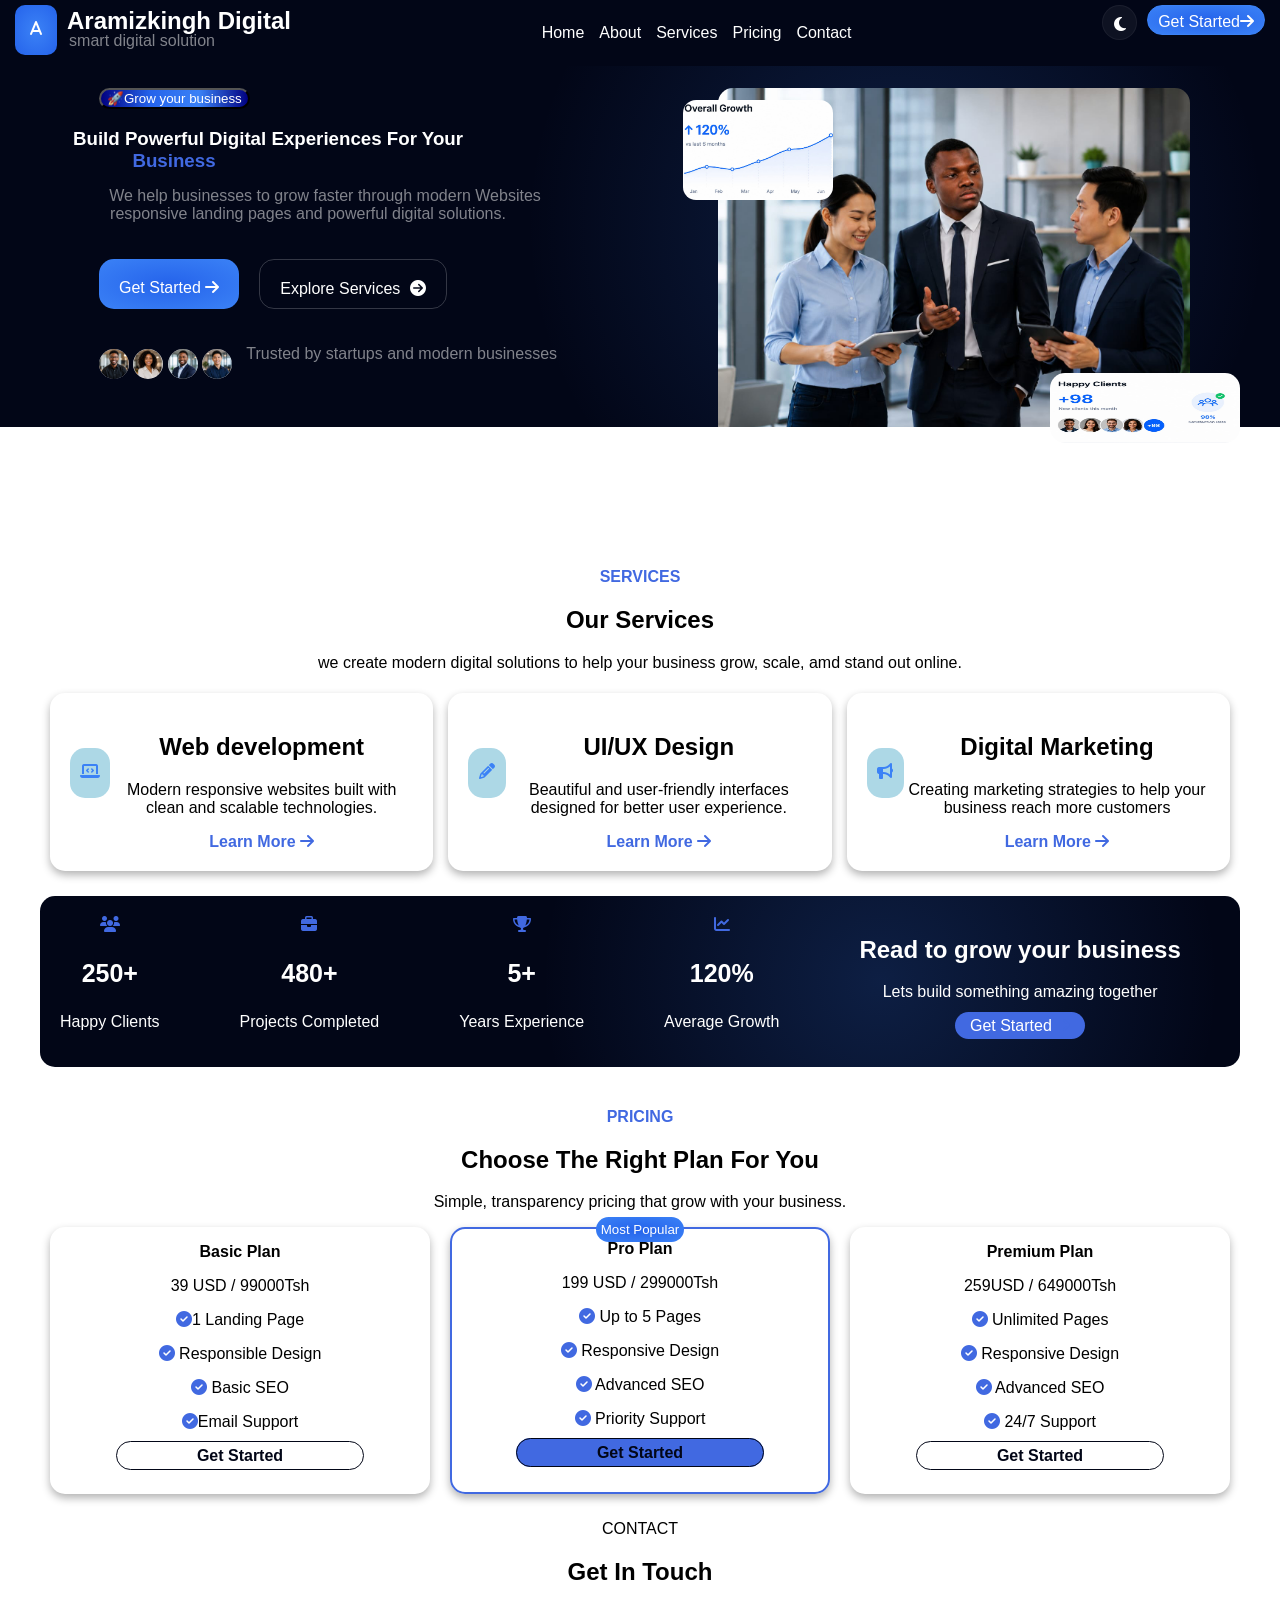
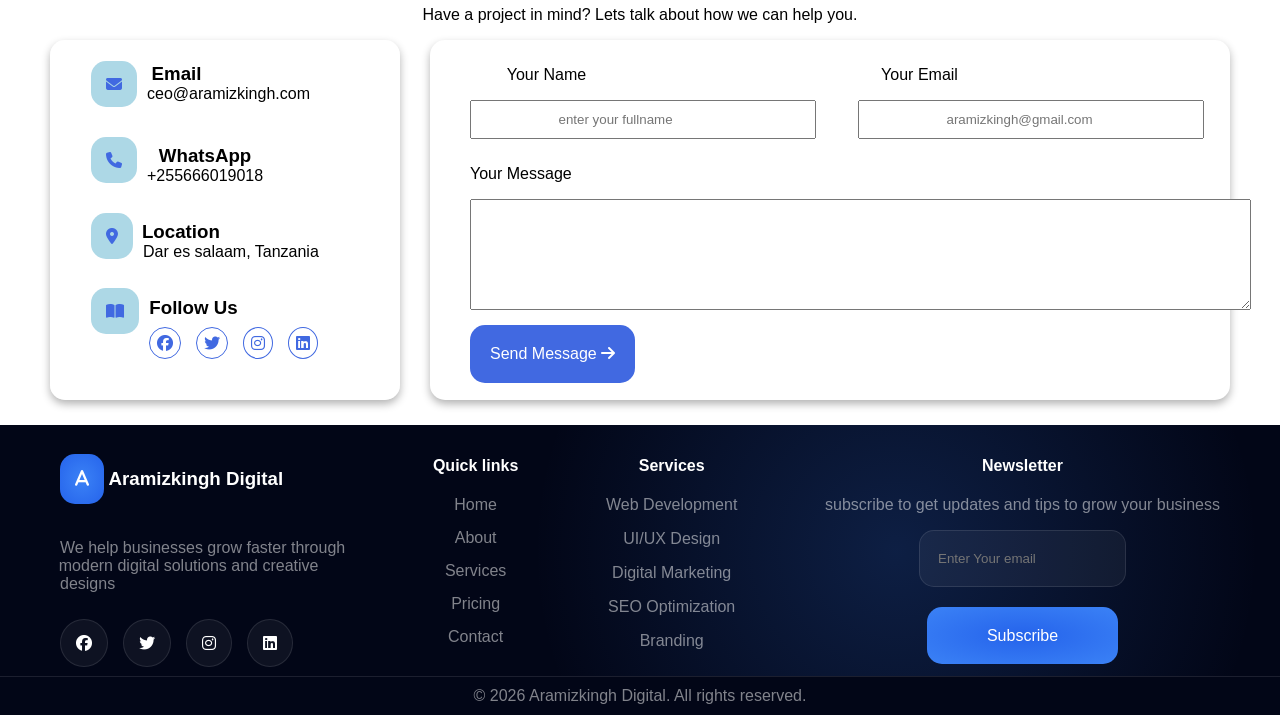
==== index.html @ f18f1f3a "Initial landing page design" ====
<!doctype html>
<html lang="en">
    <head>
        <meta charset="UTF-8">
        <meta name="viewport" content="width=device-width,initial-scale=1.0">
        <title>Aramizkingh Digital</title>
        <link rel="stylesheet" href="style.css">
        <link rel="stylesheet" href="responsive.css">
        <link rel="stylesheet" href="https://cdnjs.cloudflare.com/ajax/libs/font-awesome/6.5.0/css/all.min.css">
        <link href="https://fonts.googleapis.com/css2?family=Poppins:wght@300;400;600;700&display=swap" rel="stylesheet">
    </head>
    <body>
        <!--HEADER-SECTION-->
        <section class="header-section">
            <div class="nav-bar">
                <div id="brand">
                    <div id="brand-icon">
                    <i class="fas fa-a"></i>
                    </div>
                    <div id="brand-name">
                        <h2>Aramizkingh Digital</h2>
                        <p>smart digital solution</p>
                    </div>
                </div>
                <div id="nav-links">
                    <a href="#">Home</a>
                    <a href="#">About</a>
                    <a href="#">Services</a>
                    <a href="#">Pricing</a>
                    <a href="#">Contact</a>
                </div>
                <div id="nav-button">
                    <div id="moon-icon">
                    <i class="fas fa-moon"></i>
                    </div>
                    <div id="nav-getstartedbutton">
                        <a href="#">Get Started<i class="fas fa-arrow-right"></i></a>
                    </div>
                </div>
            </div>
            <!--hero section inside header section-->
            <section id="hero-section">
                <div class="photo">
                <img src="image/overall.jpeg" id="overall">
                <img src="image/photo.jpeg" id="profilephoto">
                <img src="image/happyclients.jpeg" id="happyclients">
                </div>
                <div class="hero-content">
                    <button id="grow-business">🚀Grow your business</button>
                    <h1>Build   Powerful   Digital    Experiences   For    Your    <span id="business">Business</span></h1>
                    <p id="hero">We help businesses to grow faster through modern Websites <span id="hero-contentp">  responsive landing pages and powerful digital solutions.</span></p>
                    <div class="hero-buttons">
                        <a href="#" id="Get-Started">Get Started <i class="fas fa-arrow-right"></i></a>
                        <a href="#" id="Explore-Services">Explore Services <i class="fas fa-circle-arrow-right"></i></a>
                    </div>
                    <div class="hero-footer">
                        <div class="hero-footerimg">
                        <img src="images/photo2.jpeg" class="image">
                        <img src="images/photo1.jpeg" class="image">
                        <img src="images/photo3.jpeg" class="image">
                        <img src="images/photo4.jpeg" class="image">
                        </div>
                        <div class="hero-footerp">
                        <p>Trusted by startups and modern businesses</p>
                        </div>
                    </div>
                </div>
            </section>
        </section>
        <!--TRUSTED-SECTION-->
        <section class="trusted-section">
            <p>Trusted by startups and morden businesses</p>
            <div class="trusted-company">
                <div id="logipsum">
                    <p><i class="fas fa-cube" id="logipsum"></i> logipsum</p>
                </div>
                <div id="IPSUM">
                    <p><i class="fas fa-gem" id="IPSUM"></i> IPSUM</p>
                </div>
                <div id="logolpsum">
                    <p><i class="fas fa-layer-group" id="logolpsum"></i> logolpsum</p>
                </div>
                <div id="LOGOIPSUM">
                    <p><i class="fas fa-bullseye" id="LOGOIPSUM"></i>LOGOIPSUM</p>
                </div>
                <div id="logolpsum">
                    <p><i class="fas fa-link" id="logoipsum"></i>logolpsum</p>
                </div>
                <div id="LOGO">
                    <p><i class="fas fa-globe" id="LOGO"></i>LOGO</p>
                </div>
            </div>
        </section>
        <!--SERVICES-SECTION-->
        <section id="services">
            <p><strong>SERVICES</strong></p>
            <h1>Our Services</h1>
            <p id="servicep">we create modern digital solutions to help your business grow, scale, amd stand out online.</p>
            <div class="our-services">
                <div class="services">
                    <div class="service-icon">
                        <i class="fas fa-laptop-code"></i>
                    </div>
                    <div class="service-description">
                        <h2>Web development</h2>
                        <p>Modern responsive websites built with clean and scalable technologies.</p>
                        <a href="#">Learn More <i class="fas fa-arrow-right"></i></a>
                    </div>
                </div>
                <div class="services">
                    <div class="service-icon">
                        <i class="fas fa-pencil"></i>
                    </div>
                    <div class="service-description">
                        <h2>UI/UX Design</h2>
                        <p>Beautiful and user-friendly interfaces designed for better user experience.</p>
                        <a href="#">Learn More <i class="fas fa-arrow-right"></i></a>
                    </div>
                </div>
                <div class="services">
                   <div class="service-icon">
                       <i class="fas fa-bullhorn"></i>
                   </div>
                   <div class="service-description">
                       <h2>Digital Marketing</h2>
                       <p>Creating marketing strategies to help your business reach more customers</p>
                       <a href="#">Learn More <i class="fas fa-arrow-right"></i></a>
                   </div>
                </div>
            </div>
        </section>
        <!--EXPERIENCE-SECTION-->
        <section class="experience-section">
            <div class="experience">
                <div class="happy-clients">
                    <i class="fas fa-users"></i>
                    <p class="value">250+</p>
                    <p>Happy Clients</p>
                </div>
                <div class="projects-completed">
                    <i class="fas fa-briefcase"></i>
                    <p class="value">480+</p>
                    <p>Projects Completed</p>
                </div>
                <div class="years-experience">
                    <i class="fas fa-trophy"></i>
                    <p class="value">5+</p>
                    <p>Years Experience</p>
                </div>
                <div class="average-growth">
                    <i class="fas fa-chart-line"></i>
                    <p class="value">120%</p>
                    <p>Average Growth</p>
                </div>
                <div class="addition-info">
                    <h2>Read to grow your business</h2>
                    <p>Lets build something amazing together</p>
                    <a href="#" id="getstarted">
                        Get Started <i class="fas fa-arrow-right"></i>
                    </a>
                </div>
            </div>
        </section>
        <!--PRICING-SECTION-->
        <section id="pricing-section">
            <p class="pricing">PRICING</p>
            <h2>Choose The Right Plan For You</h2>
            <p>Simple, transparency pricing that grow with your business.</p>
            <div class="pricing-plans">
                <div class="plan">
                    <p class="plan-p">Basic Plan</p>
                    <p>39 USD / 99000Tsh</p>
                    <p><i class="fas fa-check-circle"></i>1 Landing Page</p>
                    <p><i class="fas fa-check-circle"></i> Responsible Design</p>
                    <p><i class="fas fa-check-circle"></i> Basic SEO</p>
                    <p><i class="fas fa-check-circle"></i>Email Support</p>
                    <a href="#" class="plan-button">Get Started</a>
                </div>
                <div class="plan">
                    <div id="pro">
                    <button>Most Popular</button>
                    <div class="pro-plandesign">
                    <p class="plan-p">Pro Plan</p>
                    <p>199 USD / 299000Tsh</p>
                    <p><i class="fas fa-check-circle"></i> Up to 5 Pages</p>
                    <p><i class="fas fa-check-circle"></i> Responsive Design</p>
                    <p><i class="fas fa-check-circle"></i> Advanced SEO</p>
                    <p><i class="fas fa-check-circle"></i> Priority Support</p>
                    <a href="#" class="plan-button">Get Started</a>
                    </div>
                    </div>
                </div>
                <div class="plan">
                    <p class="plan-p">Premium Plan</p>
                    <p>259USD / 649000Tsh</p>
                    <p><i class="fas fa-check-circle"></i> Unlimited Pages</p>
                    <p><i class="fas fa-check-circle"></i> Responsive Design</p>
                    <p><i class="fas fa-check-circle"></i> Advanced SEO</p>
                    <p><i class="fas fa-check-circle"></i> 24/7 Support</p>
                    <a href="#" class="plan-button">Get Started</a>
                </div>
            </div>
        </section>
        <!--CONTACT-SECTION-->
        <section id="contact-section">
            <p>CONTACT</p>
            <h2>Get In Touch</h2>
            <p>Have a project in mind? Lets talk about how we can help you.</p>
           <div class="contact-user">
            <div class="contact-information">
                <div class="email">
                     <div class="contact-icon">
                        <div class="icons">
                       <i class="fas fa-envelope"></i>
                        </div>
                     </div>
                    <div class="description">
                        <div id="EMAIL">
                         <h3>Email</h3>
                         <p>ceo@aramizkingh.com</p>
                        </div>
                    </div>
                </div>
                <div class="phone-number">
                    <div class="contact-icon">
                        <div class="icons">
                        <i class="fas fa-phone"></i>
                        </div>
                    </div>
                    <div class="description">
                        <div id="WhatsApp">
                         <h3>WhatsApp</h3>
                         <p>+255666019018</p>
                        </div>
                    </div>
                </div>
                <div class="location">
                    <div class="contact-icon">
                        <div class="icons">
                       <i class="fas fa-map-marker-alt"></i>
                        </div>
                    </div>
                    <div class="description">
                        <div id="LOCATION">
                         <h3>Location</h3>
                         <p>Dar es salaam, Tanzania</p>
                        </div>
                    </div>
                </div>
                <div class="Follow-Us">
                    <div class="contact-icon">
                      <i class="fas fa-book-open"></i>
                    </div>
                    <div class="description">
                        <div id="followus">
                         <h3>Follow Us</h3>
                         <div class="info-icons">
                           <i class="fab  fa-facebook"></i>
                           <i class="fab fa-twitter"></i>
                           <i class="fab fa-instagram"></i>
                           <i class="fab fa-linkedin"></i>
                         </div>
                        </div>
                    </div>
                </div>
            </div>
            <div class="userInput-information">
                <div class="inputs">
                    <div class="user-name">
                        <p>Your Name</p>
                        <input type="text" placeholder="enter your fullname">
                    </div>
                    <div class="user-email">
                        <p>Your Email</p>
                        <input type="text" placeholder="aramizkingh@gmail.com">
                    </div>
                </div>
                <div class="textarea">
                    <p>Your Message</p>
                    <textarea type="text" rows="7" cols="95"></textarea>
                
                 <a href="#">Send Message <i class="fas fa-arrow-right"></i></a>
                </div>
            </div>
           </div>
        </section>
        <!--FOOTER-SECTION-->
        <section class="footer-section">

            <div class="footer-right">
                <h3><i class="fas fa-a" id="right-icon"></i> Aramizkingh Digital</h3>
                <p><pan>We help businesses grow faster through</pan><br><span id="second">modern digital solutions and creative</span><br><span id="third">designs</span></p>
                <div class="footer-icons">
                    <i class="fab fa-facebook"></i>
                    <i class="fab fa-twitter"></i>
                    <i class="fab fa-instagram"></i>
                    <i class="fab fa-linkedin"></i>
                </div>
            </div>
            <div>
                <h4>Quick links</h4>
                <div class="quick-links">
                <a href="#">Home</a>
                <a href="#">About</a>
                <a href="#">Services</a>
                <a href="#">Pricing</a>
                <a href="#">Contact</a>
                </div>
            </div>
            <div>
                <h4>Services</h4>
                <div id="footer-services">
                    <p>Web Development</p>
                    <p>UI/UX Design</p>
                    <p>Digital Marketing</p>
                    <p>SEO Optimization</p>
                    <p>Branding</p>
                </div>
            </div>
            <div>
                <h4>Newsletter</h4>
                <p id="newsletterp">subscribe to get updates and tips to grow your business</p>
                <div>
                    <input type="text" placeholder="Enter Your email" id="footer-input">
                </div>
                <div id="subscribe-button">
                 <a href="#">Subscribe</a> 
                </div>
            </div>
        </section>
        <footer>
            &copy 2026 Aramizkingh Digital. All rights reserved.
        </footer>
    </body>
</html>
---- style.css ----
*{
    box-sizing: border-box;
    margin-left: 0;
    margin-right: 0;
}
body{
    background: radial-gradient(white,white,white);
    font-family: sans-serif;
    text-align: center;
    overflow-x: hidden;
    margin-left: 0;
    margin-right: 0;
    margin-bottom: 0;
}
/*header-section*/
.header-section{
    background:radial-gradient(circle at 70% 50%, rgba(59,130,246,0.2),transparent 40%),#020617;
    color: white;
    width: 100%;
    overflow: hidden;
}
.nav-bar{
    display: flex;
    justify-content: space-between;
    position: relative;
    top: 0;
    left: 0;
    background: #020617;
    padding: 5px 15px;
    width: 100%;
    position:fixed;
}
#brand{
    display: flex;
    gap:10px;
}
#brand-icon{
    color: white;
    background:radial-gradient(#3b82f6,#2563eb);
    padding: 15px 15px;
    height: 50px;
    border-radius: 10px;
}
#brand-name{
    line-height: 0;
    position: relative;
    bottom: 4px;
}
#brand-name p{
    position:relative;
    right: 37px;
    color:rgba(255,255,255,0.5);
}
#nav-links{
    display: flex;
    gap: 15px;
    align-items: center;
}
#nav-links a{
    color:white;
    text-decoration: none;
}
#nav-links a:hover{
    color:#3b82f6;
    text-decoration: underline;
}
#nav-button{
    display:flex;
    gap: 10px;
}
#moon-icon{
    background: rgba(255,255,255,0.05);
    border:1px solid rgba(255,255,255,0.05);
    border-radius: 50%;
    height:35px;
    width:35px;
    padding:10px; 
}
#nav-getstartedbutton a{
    color:white;
    text-decoration: none;
}
#nav-getstartedbutton{
    border:solid 1px #3b82f6;
    background: radial-gradient(#2563eb,#3b82f6);
    border-radius:15px;
    padding: 7px 10px;
    height: 30px;
    transition: 0.3s;
}
#nav-getstartedbutton:hover{
    transform:scale(1.05);
}
/*hero-section*/
#hero-section{
    padding: 80px 50px;
}
.photo img{
    position:relative;
    right:40px;
    width: 40%;
    float: right;
    border-radius: 15px;
    height: 70%;
}
#overall{
    position:absolute;
    border-radius:13px;
    width:150px;
    height:100px;
    z-index:1;
    right:447px;
    top:100px;
}
#happyclients{
    position:absolute;
    border-radius:15px;
    width:190px;
    height:70px;
    z-index:1;
    top:373px;
}
.hero-content{
    position: relative;
    display:flex;
    flex-direction: column;
    align-items: flex-start;
    width: 40%;
    left:49px;
}
#business{
    position:relative;
    right:94px;
    color:royalblue;
}
#hero{
    position:relative;
    right:10px;
}
#hero-contentp{
    position:relative;
    right:17px;
}
#grow-business{
    border-radius:30px;
    color:white;
    background:linear-gradient(90deg,navy,#2563eb,#3b82f6,navy);
}
.hero-content h1{
    position:relative;
    right: 67px;
    line-height: 1.2;
}
.hero-content p{
    position:relative;
    bottom:20px;
    right:6px;
    Color:rgba(255,255,255,0.5);
}
.hero-buttons {
    display:flex;
    gap:20px;
}
#Get-Started{
    background: radial-gradient(#2563eb,#3b82f6);
    padding:20px;
    height: 50px;
    border-radius: 15px;
    color: white;
    text-decoration: none;
}
#Get-Started:hover{
    transform:scale(1.05);
}
#Explore-Services{
    padding:20px;
    height:50px;
    border-radius:15px;
    border:1px solid rgba(255,255,255,0.2);
    text-decoration:none;
    display:flex;
    gap:10px;
    color:white;
}
#Explore-Services:hover{
    background: radial-gradient(#2563eb,#3b82f6);
    transform:scale(1.05);
}
.hero-footer{
    display:flex;
    position:relative;
    top:40px;
    gap:20px;
}
.hero-footer img{
    gap:0;
    height:30px;
    width:30px;
    border-radius:50%;
    line-height:0;
}
.trusted-section{
    position:relative;
    bottom:15px;
    background: radial-gradient(lightblue);
    backdrop-filter: blur(10px);
    background-color: white;
    padding:5px 10px;
    text-align: center;
    color:rgba(255,255,255,5);
    
}
.trusted-company{
    position:relative;
    display:flex;
    width:100%;
    gap:120px;
    left:80px;
}
/*SERVICES-SECTION*/
#services strong{
    color:royalblue;
}
.services{
    display: flex;
    background-color: white;
    backdrop-filter: blur(10px);
    background: rgba(255,255,255,0.05);
    box-shadow: 0 4px 8px 0 rgba(0,0,0,0.3);
    border-radius: 15px;
    padding:20px;
}
.our-services{
    display: grid;
    grid-template-columns: repeat(3,1fr);
    gap:15px;
    padding:5px 50px;
}
.service-description a{
    text-decoration: none;
    color: royalblue;
    font-weight: bold;
}
.service-icon{
    position: relative;
    color:#3b82f6;
    font-weight: bold;
    background: lightblue;
    width:50px;
    height: 50px;
    border-radius: 15px;
    top:35px;
    padding:15px 10px;
}
/*EXPERIENCE-SECTION*/
.experience{
    display: flex;
    background:radial-gradient(circle at 70% 50%, rgba(59,130,246,0.2),transparent 40%),#020617;
    color:white;
    padding:20px 20px;
    border-radius:15px;
    margin: 20px 40px; 
    gap:80px;
}
.experience i{
    color:royalblue;
}
.experience .value{
    font-weight: bold;
    font-size: 25px;
}
#getstarted{
    text-decoration: none;
    color:white;
    background: royalblue;
    padding:5px 15px;
    border-radius:15px;
}
/*PRICING-SECTION*/
#pricing-section{
    padding:5px 50px;
}
#pricing-section .pricing{
    color:royalblue;
    font-weight: bold;
}
.plan{
    background: rgba(255,255,255,0.05);
    backdrop-filter: brul(10px);
    background-color: white;
    box-shadow: 0 4px 8px 0 rgba(0,0,0,0.3);
    border-radius:15px;
}
.pricing-plans{
    display:grid;
    grid-template-columns: repeat(3,1fr);
    gap:20px;
}
.plan a{
    color: #020617;
    text-decoration: none;
    border: 1px solid;
    padding: 5px 80px;
    border-radius:15px;
}
.plan-button{
    font-weight: bold;
}
.plan-p{
    font-weight: bold;
}
.plan button{
    position:relative;
    color:white;
    background: radial-gradient(#2563eb,#3b82f6);
    border-radius: 15px;
    bottom:12px;      
    border: 0px;
    padding: 5px 5px;
}
.plan #pro{
    border:2px solid royalblue;
    border-radius:15px;
}
.plan i{
    color:royalblue;
}
#pro a{
    background: royalblue;
}
.pro-plandesign{
    position:relative;
    bottom:30px;
}
/*CONTACT-SECTION*/
.contact-information{
    background: rgba(255,255,255,0.05);
    backdrop-filter: brul(10px);
    border-radius: 15px;
    border:1px solid rgba(255,255,255,0.5);
    box-shadow: 0 4px 8px 0 rgba(0,0,0,0.3);
    width:350px;
    padding: 10px 20px;
    height:360px;
}
.email, .phone-number, .location, .Follow-Us{
    display:flex;
    gap:10px;
    padding:10px 20px;
}
.contact-icon i{
    background: lightblue;
    padding:15px;
    border-radius:15px;
    color:royalblue;
}
.description{
    line-height: 1.2px;
}
.icons{
    display: flex;
    flex-direction: column;
    align-items: flex-start;
}
#EMAIL{
    line-height: 1px;
    position:relative;
    bottom:7px;
}
#EMAIL h3{
    position:relative;
    right:52px;
}
#whatsApp{
    position:relative;
    line-height: 1.2px;
}
#LOCATION{
    position:relative;
    line-height: 1px;
}
#LOCATION h3{
    position:relative;
    right:50px;
}
#followus h3{
    position:relative;
    right:40px;
}
.userInput-information{
    background: rgba(255,255,255,0.05);
    backdrop-filter: brul(10px);
    box-shadow: 0 4px 8px 0 rgba(0,0,0,0.3);
    border-radius:15px;
    width:800px;
}
#contact-section{
    padding:5px 50px;
}
.contact-user{
    display:grid;
    grid-template-columns: repeat(2,1fr);
    gap:10px;
}
.description{
  display:flex;
  flex-direction: column;  
  gap:5px;
}
.description i{
    color:royalblue;
    display: flex;
    border-radius: 50%;
    border:1px solid royalblue;
    padding:7px;
}
.info-icons{
    display:flex;
    gap:15px;
}
.inputs{
    display:flex;
    gap: 200px;
    padding:10px 30px;
}
.user-name input{
    position:relative;
    padding:10px 50%;
    left:10px;
}
.user-email input{
    position:relative;
    padding:10px 50%;
    left:25px;
}
.textarea{
    position:relative;
    display:flex;
    flex-direction: column;
    align-items: flex-start;
    left:40px;
}
.textarea a{
    color:white;
    background-color: royalblue;
    text-decoration: none;
    padding:20px;
    border-radius:15px;
    position:relative;
    top:15px;
}
/*FOOTER-SECTION*/
.footer-section{
    background:radial-gradient(circle at 70% 50%, rgba(59,130,246,0.2),transparent 40%),#020617;
    color:white;
    width:100%;
    display:flex;
    padding:10px 60px;
    justify-content: space-between;
    gap:30px;
    margin-top: 20px;
}
.footer-right{
    display:flex;
    flex-direction: column;
    align-items: flex-start;
}
.footer-right p{
    color:rgba(255,255,255,0.5);
}
#second{
    position:relative;
    right:14px;
}
#third{
    position:relative;
    right:115px;
}
#right-icon{
    color:white;
    background: radial-gradient(#3b82f6,#2563eb);
    padding:15px 15px;
    height:50px;
    border-radius:15px;
}
.footer-icons{
    display:flex;
    gap:15px;
    position:relative;
    top:10px;
}
.footer-icons i{
    background: rgba(255,255,255,0.05);
    backdrop-filter: brul(10px);
    padding:15px;
    border-radius:50%;
    border:solid 1px rgba(255,255,255,0.1);
}
.quick-links{
    display: grid;
    gap:15px;
}
.quick-links a{
    color:rgba(255,255,255,0.5);
    text-decoration:none;
}
.quick-links a:hover{
    text-decoration: underline;
    color:royalblue;
}
#subscribe-button{
    position:relative;
    top:40px;
}
#subscribe-button a{
    color:white;
    text-decoration:none;
    background: radial-gradient(#2563eb,#3b82f6);
    border-radius:15px;
    padding:20px 60px;
}
footer{
    background: #020617;
    color:rgba(255,255,255,0.5);
    margin-bottom: 0px;
    padding: 10px;
    border-top: 1px solid rgba(255,255,255,0.1);
}
#footer-input{
    background: rgba(255,255,255,0.05);
    backdrop-filter: brul(10px);
    border:1px solid rgba(255,255,255,0.1);
    padding:20px 18px;
    border-radius:15px;
    color:rgba(255,255,255,0.5);
}
#footer-services,#newsletterp{
    color:rgba(255,255,255,0.5);
}
---- responsive.css ----
/*RESPONSIVE DESIGN*/
/*small phones*/
@media(max-width:390px){
    .nav-bar{
        display:flex;
        flex-direction: column;
        line-height: 1px;
        font-size: 10px;
    }
    #brand{
        display:flex;
        gap:20px;
        position:relative;
        right:5px;
    }
    #brand-name{
        position:relative;
        top:5px;
    }
    #brand-name h2{
        position:relative;
        right:11px;
    }
    #nav-button{
        position:relative;
        left:230px;
        bottom:50px;
        font-size:9px;
    }
    #nav-links{
        position:relative;
        justify-content: center;
    }
    /*hero-section*/
    #hero-section{
        display:flex;
        flex-wrap: wrap;
    }
    .photo #profilephoto{
        position:relative;
        height:200px;
        width:250px;
        left:15px;
    }
    .photo #happyclients{
        position:absolute;
        height:49px;
        width:100px;
        opacity:100%;
        right:10px;
        top:250px;
    }
    .photo #overall{
        position:absolute;
        left:10px;
        height:49px;
        width:100px;
    }
    .hero-content h1{
        width:400px;
        padding-right: 69px;
    }
    #hero{
        line-height: 1.2;
        width: 300%;
        position:relative;
        right:70px;
    }
    #hero-contentp{
        position:relative;
        left:2px;
    }
    #Get-Started{
        position:relative;
        right:70px;
        padding:10px 40px;
        display:flex;
    }
    #Explore-Services{
        position:relative;
        right:70px;
        padding:10px 40px;
    }
    .hero-footerimg{
        display:flex;
        position:relative;
        top:50px;
        right:60px;
    }
}
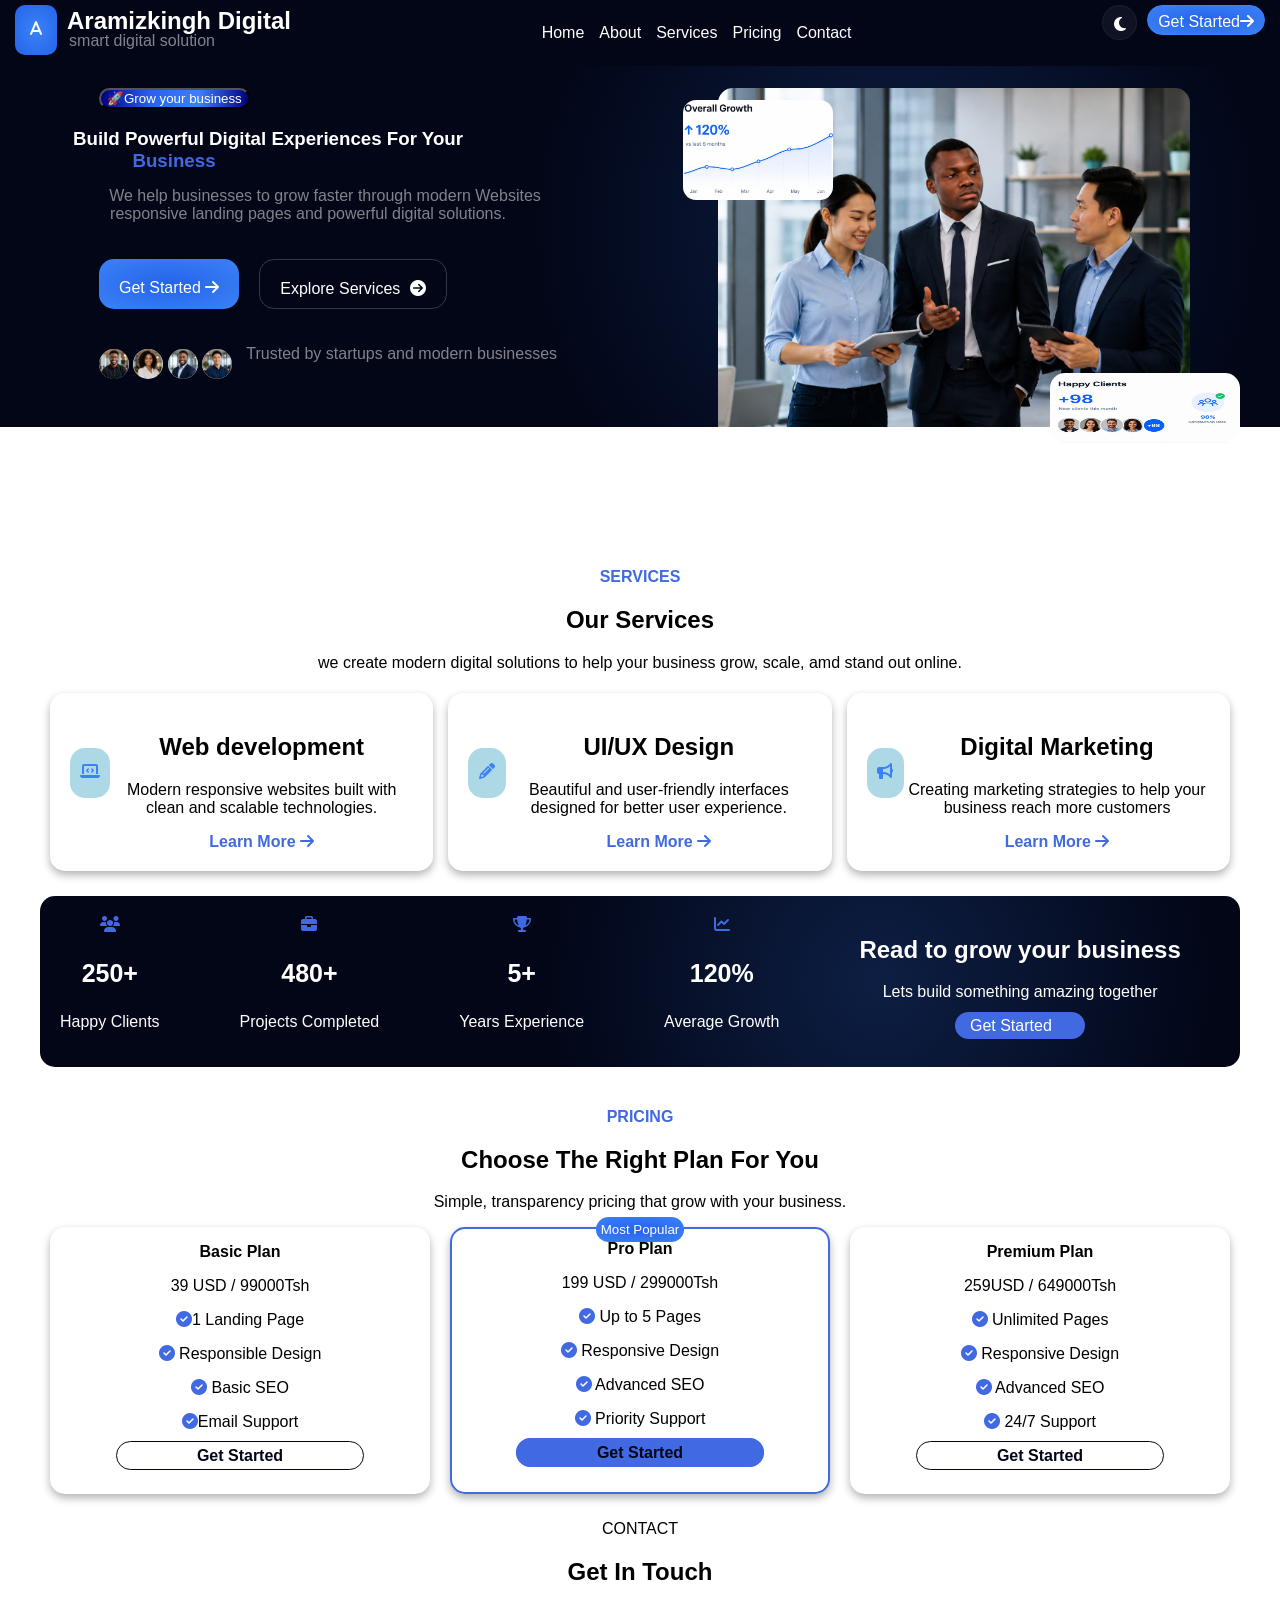
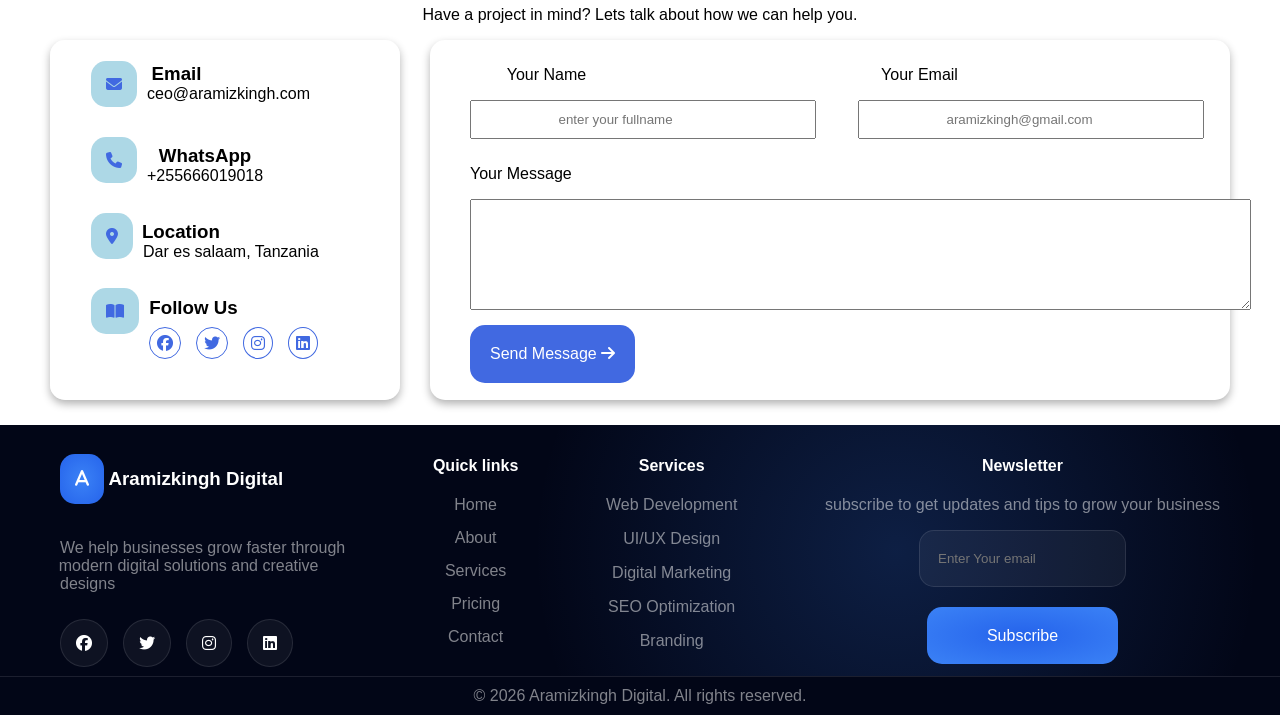
==== commit d4b187bd: "modified the responsive design and some of the css stylish effect" ====
--- a/index.html
+++ b/index.html
@@ -23,18 +23,18 @@
                     </div>
                 </div>
                 <div id="nav-links">
-                    <a href="#">Home</a>
-                    <a href="#">About</a>
-                    <a href="#">Services</a>
-                    <a href="#">Pricing</a>
-                    <a href="#">Contact</a>
+                    <a href="#hero-section">Home</a>
+                    <a href="#hero-section">About</a>
+                    <a href="#services">Services</a>
+                    <a href="#pricing-section">Pricing</a>
+                    <a href="#contact-section">Contact</a>
                 </div>
                 <div id="nav-button">
                     <div id="moon-icon">
                     <i class="fas fa-moon"></i>
                     </div>
                     <div id="nav-getstartedbutton">
-                        <a href="#">Get Started<i class="fas fa-arrow-right"></i></a>
+                        <a href="#contact-section">Get Started<i class="fas fa-arrow-right"></i></a>
                     </div>
                 </div>
             </div>
@@ -47,11 +47,11 @@
                 </div>
                 <div class="hero-content">
                     <button id="grow-business">🚀Grow your business</button>
-                    <h1>Build   Powerful   Digital    Experiences   For    Your    <span id="business">Business</span></h1>
+                    <h1>Build   Powerful   Digital    Experiences  <span id="foryou"> For    Your </span>   <span id="business">Business</span></h1>
                     <p id="hero">We help businesses to grow faster through modern Websites <span id="hero-contentp">  responsive landing pages and powerful digital solutions.</span></p>
                     <div class="hero-buttons">
-                        <a href="#" id="Get-Started">Get Started <i class="fas fa-arrow-right"></i></a>
-                        <a href="#" id="Explore-Services">Explore Services <i class="fas fa-circle-arrow-right"></i></a>
+                        <a href="#contact-section" id="Get-Started">Get Started <i class="fas fa-arrow-right"></i></a>
+                        <a href="#services" id="Explore-Services">Explore Services <i class="fas fa-circle-arrow-right"></i></a>
                     </div>
                     <div class="hero-footer">
                         <div class="hero-footerimg">
@@ -61,7 +61,7 @@
                         <img src="images/photo4.jpeg" class="image">
                         </div>
                         <div class="hero-footerp">
-                        <p>Trusted by startups and modern businesses</p>
+                        <p id="p">Trusted by startups and modern businesses</p>
                         </div>
                     </div>
                 </div>
@@ -83,8 +83,8 @@
                 <div id="LOGOIPSUM">
                     <p><i class="fas fa-bullseye" id="LOGOIPSUM"></i>LOGOIPSUM</p>
                 </div>
-                <div id="logolpsum">
-                    <p><i class="fas fa-link" id="logoipsum"></i>logolpsum</p>
+                <div id="logopsum">
+                    <p><i class="fas fa-link" id="logoipsum"></i>logopsum</p>
                 </div>
                 <div id="LOGO">
                     <p><i class="fas fa-globe" id="LOGO"></i>LOGO</p>
@@ -155,7 +155,7 @@
                 <div class="addition-info">
                     <h2>Read to grow your business</h2>
                     <p>Lets build something amazing together</p>
-                    <a href="#" id="getstarted">
+                    <a href="#contact-section" id="getstarted">
                         Get Started <i class="fas fa-arrow-right"></i>
                     </a>
                 </div>
@@ -168,6 +168,7 @@
             <p>Simple, transparency pricing that grow with your business.</p>
             <div class="pricing-plans">
                 <div class="plan">
+                    <div class="basic-plan">
                     <p class="plan-p">Basic Plan</p>
                     <p>39 USD / 99000Tsh</p>
                     <p><i class="fas fa-check-circle"></i>1 Landing Page</p>
@@ -175,6 +176,7 @@
                     <p><i class="fas fa-check-circle"></i> Basic SEO</p>
                     <p><i class="fas fa-check-circle"></i>Email Support</p>
                     <a href="#" class="plan-button">Get Started</a>
+                    </div>
                 </div>
                 <div class="plan">
                     <div id="pro">
@@ -191,6 +193,7 @@
                     </div>
                 </div>
                 <div class="plan">
+                    <div class="premium-plan">
                     <p class="plan-p">Premium Plan</p>
                     <p>259USD / 649000Tsh</p>
                     <p><i class="fas fa-check-circle"></i> Unlimited Pages</p>
@@ -198,6 +201,7 @@
                     <p><i class="fas fa-check-circle"></i> Advanced SEO</p>
                     <p><i class="fas fa-check-circle"></i> 24/7 Support</p>
                     <a href="#" class="plan-button">Get Started</a>
+                    </div>
                 </div>
             </div>
         </section>
@@ -300,11 +304,11 @@
             <div>
                 <h4>Quick links</h4>
                 <div class="quick-links">
-                <a href="#">Home</a>
-                <a href="#">About</a>
-                <a href="#">Services</a>
-                <a href="#">Pricing</a>
-                <a href="#">Contact</a>
+                <a href="#hero-section">Home</a>
+                <a href="#hero-section">About</a>
+                <a href="#services">Services</a>
+                <a href="#pricing-section">Pricing</a>
+                <a href="#contact-section">Contact</a>
                 </div>
             </div>
             <div>
--- a/style.css
+++ b/style.css
@@ -1,16 +1,20 @@
 *{
     box-sizing: border-box;
-    margin-left: 0;
-    margin-right: 0;
+    margin-right: 0px;
+    margin-left: 0px;
 }
 body{
     background: radial-gradient(white,white,white);
     font-family: sans-serif;
     text-align: center;
-    overflow-x: hidden;
     margin-left: 0;
     margin-right: 0;
     margin-bottom: 0;
+    overflow-x: hidden;
+}
+html{
+    overflow-x: hidden;
+    scroll-behavior: smooth;
 }
 /*header-section*/
 .header-section{
@@ -22,7 +26,6 @@
 .nav-bar{
     display: flex;
     justify-content: space-between;
-    position: relative;
     top: 0;
     left: 0;
     background: #020617;
@@ -327,6 +330,8 @@
 }
 #pro a{
     background: royalblue;
+    border: 1px solid royalblue
+    ;
 }
 .pro-plandesign{
     position:relative;
--- a/responsive.css
+++ b/responsive.css
@@ -1,6 +1,16 @@
 /*RESPONSIVE DESIGN*/
-/*small phones*/
-@media(max-width:390px){
+/*large phones*/
+@media(max-width:414px){
+    *{
+        box-sizing: border-box;
+        margin-left: 0px;
+        margin-right: 0px;
+    }
+    body{
+        overflow-x:hidden;
+        margin-left: 0;
+        margin-right: 0;
+    }
     .nav-bar{
         display:flex;
         flex-direction: column;
@@ -19,7 +29,7 @@
     }
     #brand-name h2{
         position:relative;
-        right:11px;
+        right: 15px;
     }
     #nav-button{
         position:relative;
@@ -30,6 +40,18 @@
     #nav-links{
         position:relative;
         justify-content: center;
+    }
+    #grow-business{
+        position:relative;
+        font-size: 11px;
+        top:20px;
+        right:70px;
+    }
+    #p{
+        position:relative;
+        top: 25px;
+        right: 70px;
+        width:200%;
     }
     /*hero-section*/
     #hero-section{
@@ -59,12 +81,13 @@
     .hero-content h1{
         width:400px;
         padding-right: 69px;
+        line-height: 1.3;
     }
     #hero{
         line-height: 1.2;
-        width: 300%;
-        position:relative;
-        right:70px;
+        position:relative;
+        right:70px;
+        width:300%;
     }
     #hero-contentp{
         position:relative;
@@ -87,4 +110,125 @@
         top:50px;
         right:60px;
     }
+    .hero-footerp{
+        width:100px;
+    }
+    /*trusted section*/
+    .trusted-company{
+        font-size: 10px;
+        flex-wrap: wrap;
+        gap: 20px;
+        padding-right:90px;
+    }
+    /*services section*/
+    .our-services{
+        display:grid;
+        grid-template-columns: repeat(1,1fr);
+    }
+    /*experience section*/
+    .experience{
+        display:flex;
+        flex-direction: column;
+        gap:0px;
+        width: 90%;
+        position:relative;
+        right:15px;
+    }
+    /*pricing section*/
+    .pricing-plans{
+        display:grid;
+        grid-template-columns: repeat(1,1fr);
+    }
+    .basic-plan,.premium-plan{
+        position:relative;
+        bottom:10px;
+    }
+    /*contact section*/
+    .contact-user{                             
+        display:grid;
+        grid-template-columns: repeat(1,1fr);
+    }
+    .contact-information{
+        padding:5px 10px;
+        width:300px;
+    }
+    .userInput-information{
+        width:300px;
+        position:relative;
+    }
+    .inputs{
+        padding:5px 15px;
+        gap:10px;
+        display:grid;
+        gap:0px;
+    }
+    .user-name input{
+        position:relative;
+        padding:5px 1px;
+    }
+    .user-email input{
+        position:relative;
+        padding:5px 1px;
+        margin-right: 30px;
+    }
+    .textarea textarea{
+        width:225px;
+        height:50px;
+    }
+    .textarea a{
+        position:relative;
+        padding:px;
+        margin-bottom: 20px;
+    }
+    /*footer section*/
+    .footer-section{
+        display:flex;
+        flex-wrap:wrap;
+        padding-bottom: 70px ;
+    }
+    .footer-right p{
+        width:300px;
+    }
+}
+@media(max-width:360px){
+    /*nav-bar section*/
+    #nav-button{
+        position:relative;
+        left: 207px;
+        font-size:8px;
+    }
+    /*hero section*/
+    #Get-Started{
+        position:relative;
+        right:85px;
+        padding:8px 38px;
+    }
+    #Explore-Services{
+        position:relative;
+        right:92px;
+        padding:8px 38px;
+    }
+    .hero-content h1{
+        font-size: 20px;
+        display: inline;
+        position: relative;
+        right:90px
+    }
+    #foryou{
+        position:relative;
+        right:60px;
+    }
+    #business{
+        position:relative;
+        right:55px;
+    }
+    #grow-business{
+        position:relative;
+        right:90px;
+        top:15px;
+    }
+    #p{
+        position:relative;
+        right:85px;
+    }
 }
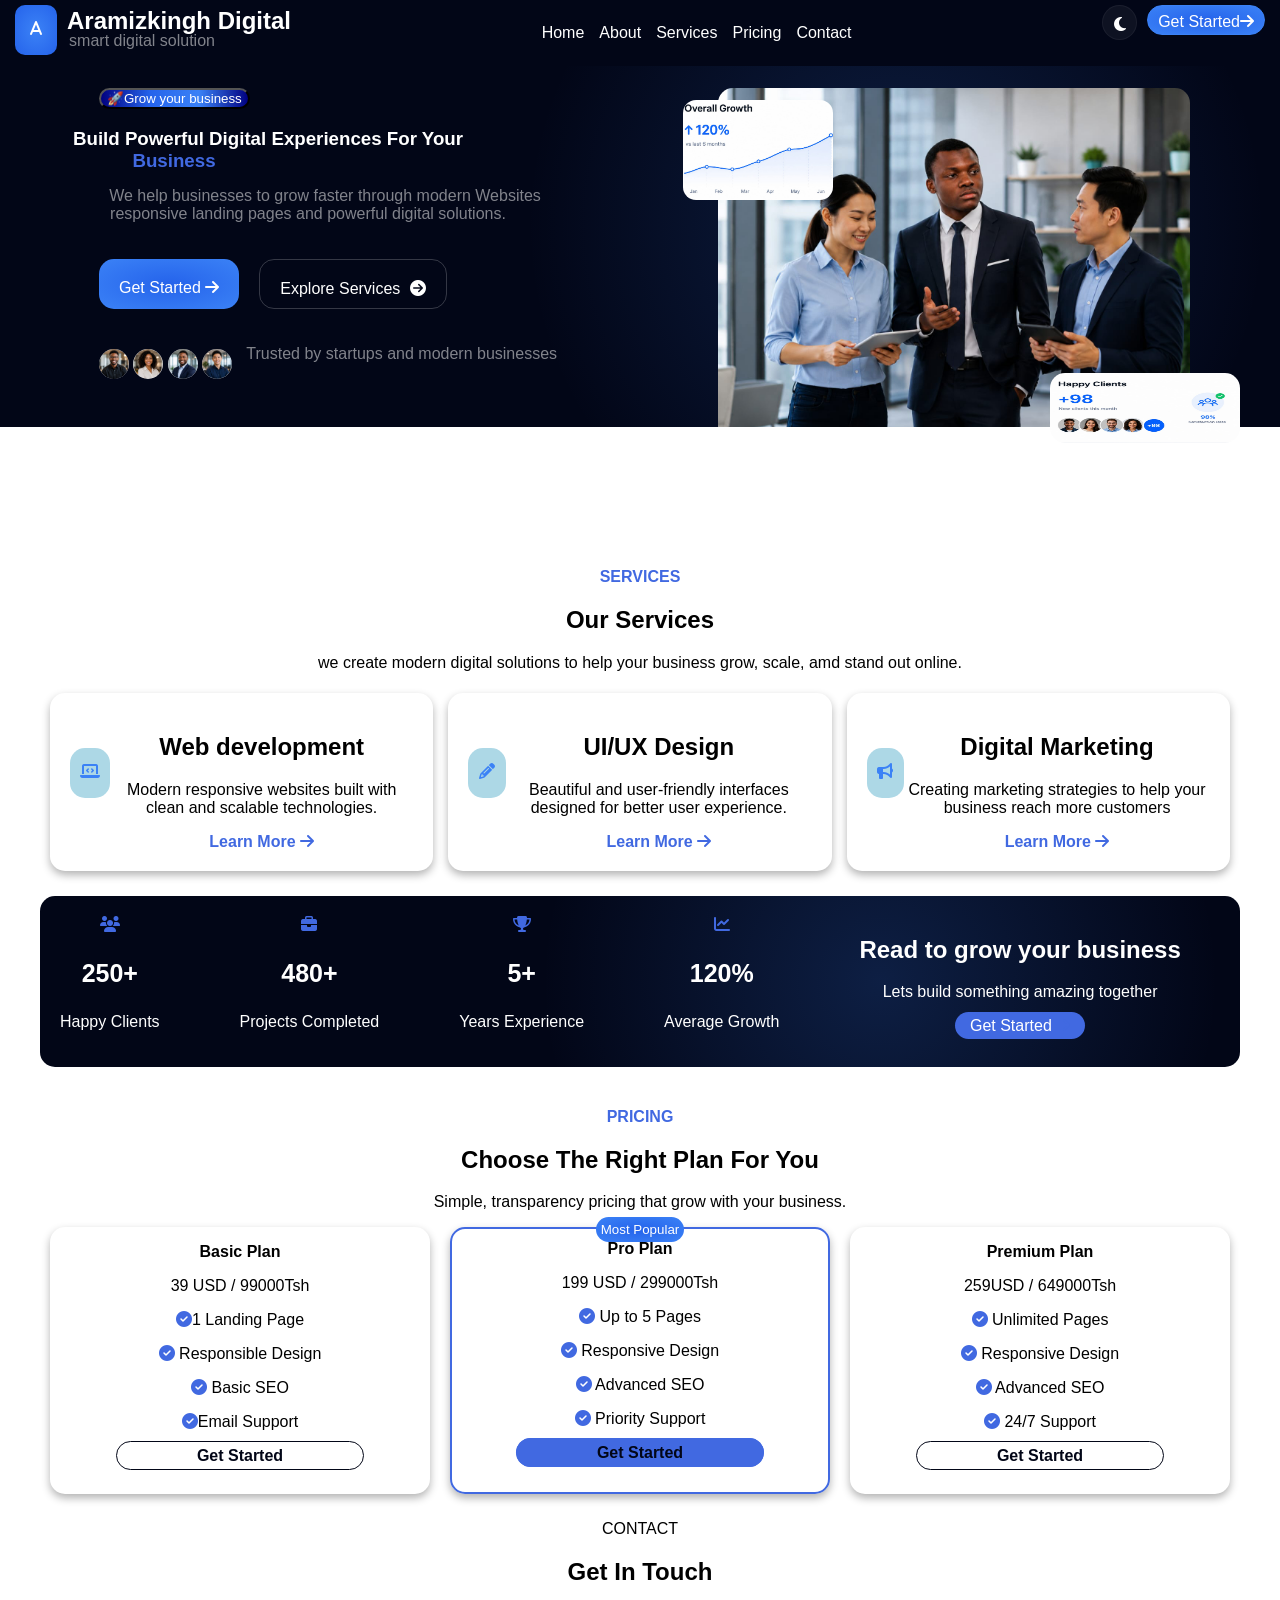
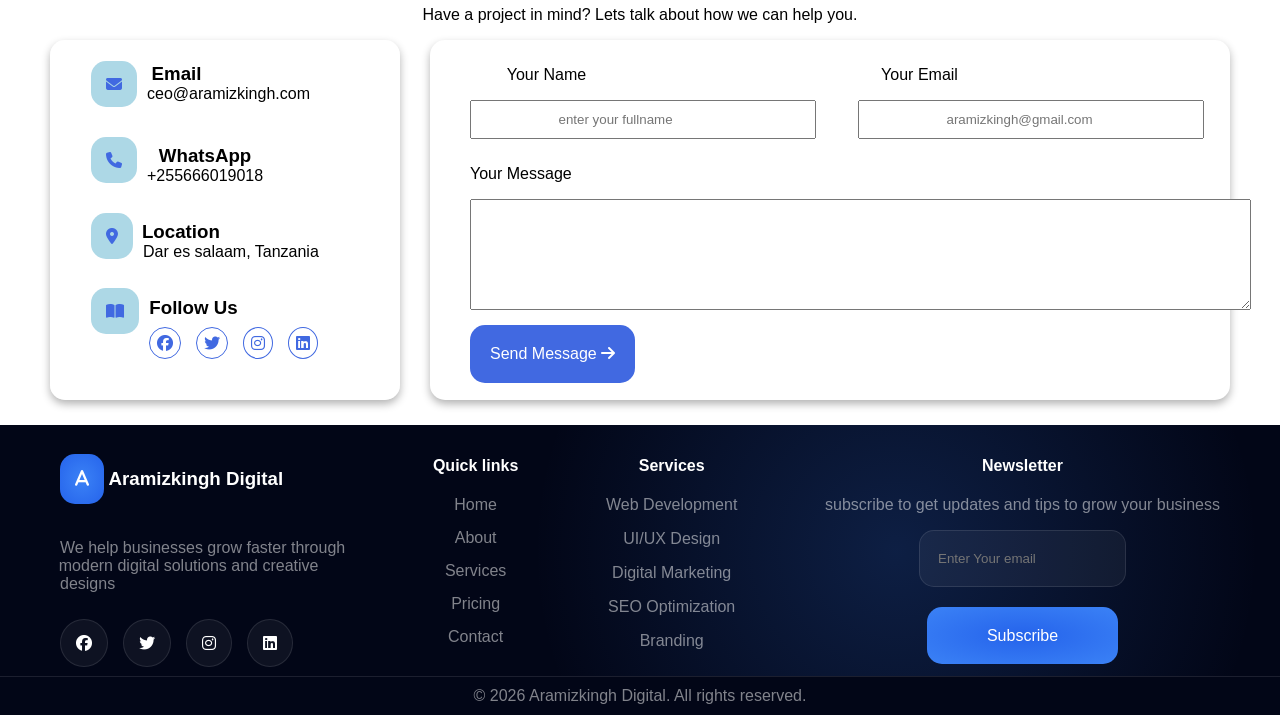
==== commit fb5bd620: "Finished responsive landing page and linked navigetion" ====
--- a/index.html
+++ b/index.html
@@ -175,7 +175,7 @@
                     <p><i class="fas fa-check-circle"></i> Responsible Design</p>
                     <p><i class="fas fa-check-circle"></i> Basic SEO</p>
                     <p><i class="fas fa-check-circle"></i>Email Support</p>
-                    <a href="#" class="plan-button">Get Started</a>
+                    <a href="https://wa.me/255666019018?text=Hello%20Aramizkingh%20Digital,%20am%20interested%20in%20the%20Basic%20Plan." target="_blank" rel="noopener noreferrer" class="plan-button">Get Started</a>
                     </div>
                 </div>
                 <div class="plan">
@@ -188,7 +188,7 @@
                     <p><i class="fas fa-check-circle"></i> Responsive Design</p>
                     <p><i class="fas fa-check-circle"></i> Advanced SEO</p>
                     <p><i class="fas fa-check-circle"></i> Priority Support</p>
-                    <a href="#" class="plan-button">Get Started</a>
+                    <a href="https://wa.me/255666019018?text=Hello%20Aramizkingh%20Digital,%20am%20interested%20in%20the%20pro%20plan." target="_blank" rel="noopener noreferrer" class="plan-button">Get Started</a>
                     </div>
                     </div>
                 </div>
@@ -200,7 +200,7 @@
                     <p><i class="fas fa-check-circle"></i> Responsive Design</p>
                     <p><i class="fas fa-check-circle"></i> Advanced SEO</p>
                     <p><i class="fas fa-check-circle"></i> 24/7 Support</p>
-                    <a href="#" class="plan-button">Get Started</a>
+                    <a href="https://wa.me/255666019018?text=Hello%20Aramizkingh%20Digital,%20am%20interested%20in%20premium%20plan." target="_blank" rel="noopener noreferrer" class="plan-button">Get Started</a>
                     </div>
                 </div>
             </div>
--- a/style.css
+++ b/style.css
@@ -32,6 +32,7 @@
     padding: 5px 15px;
     width: 100%;
     position:fixed;
+    z-index:1;
 }
 #brand{
     display: flex;
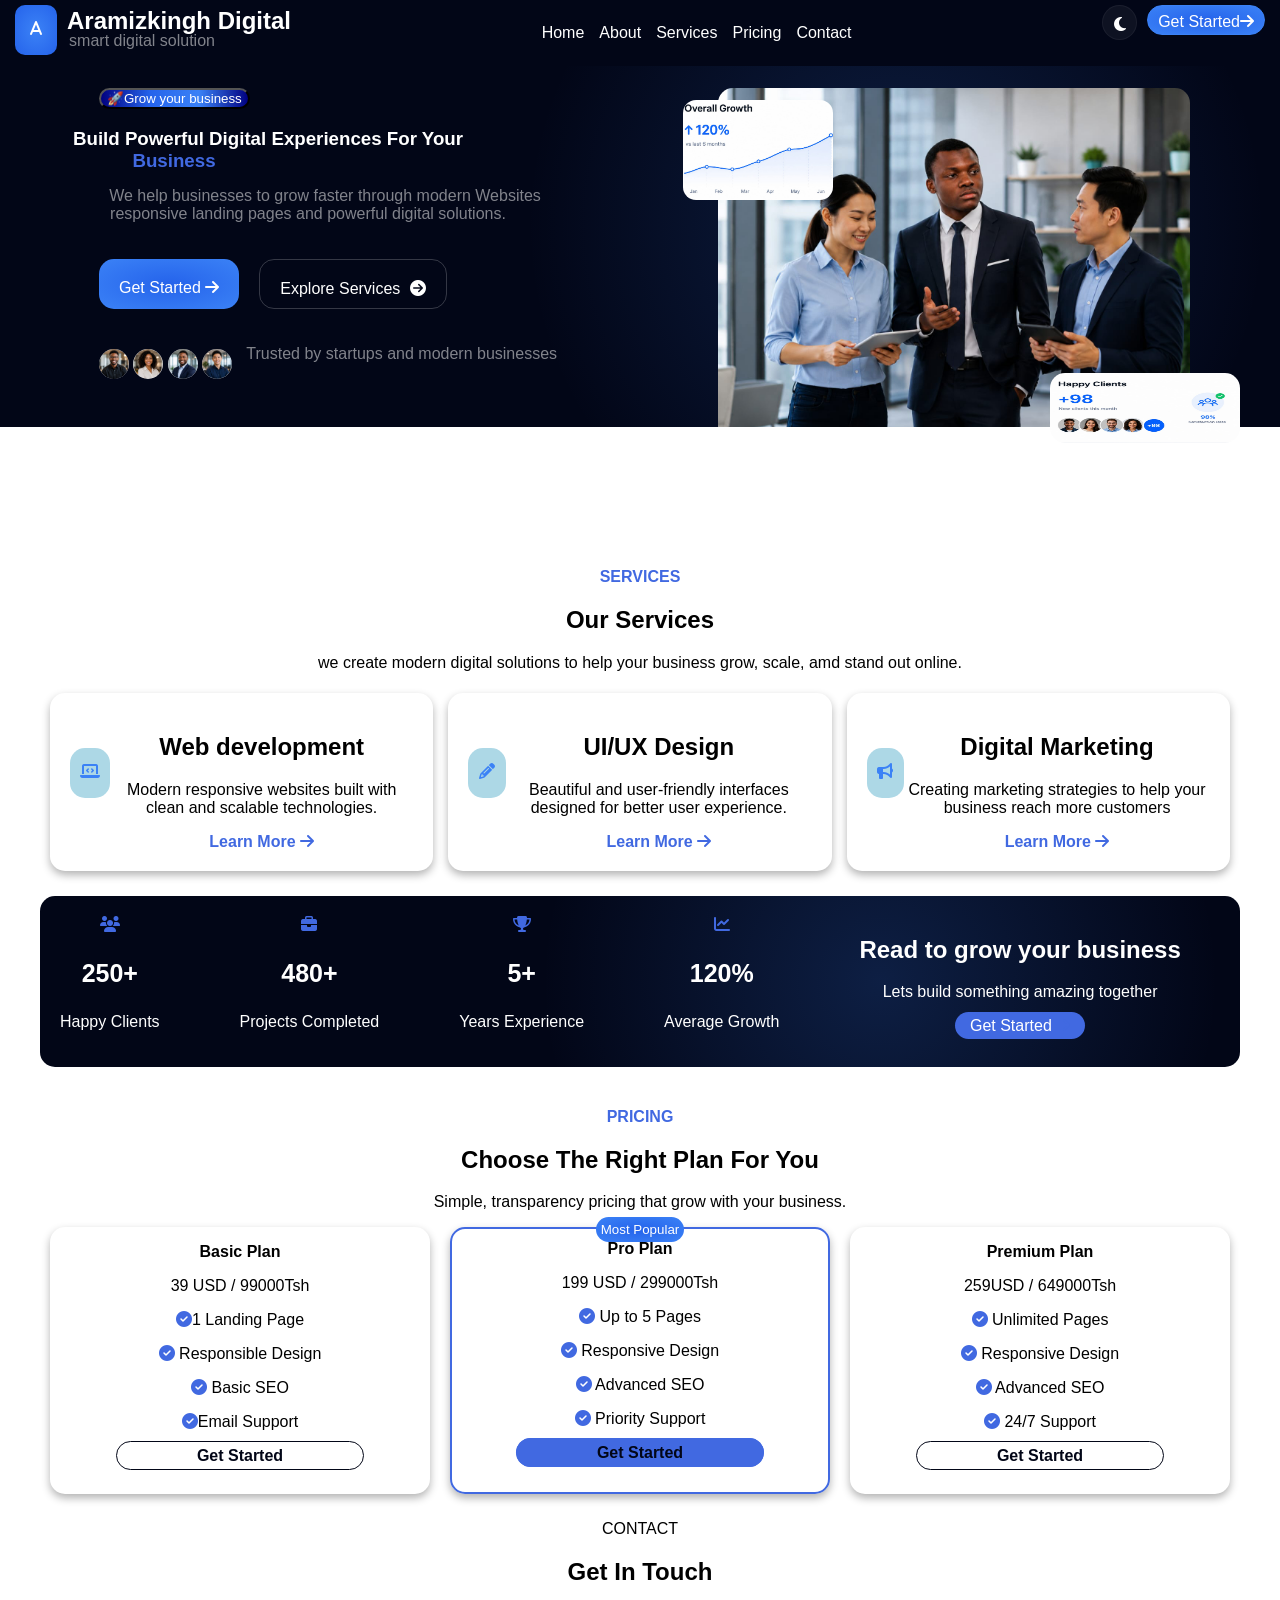
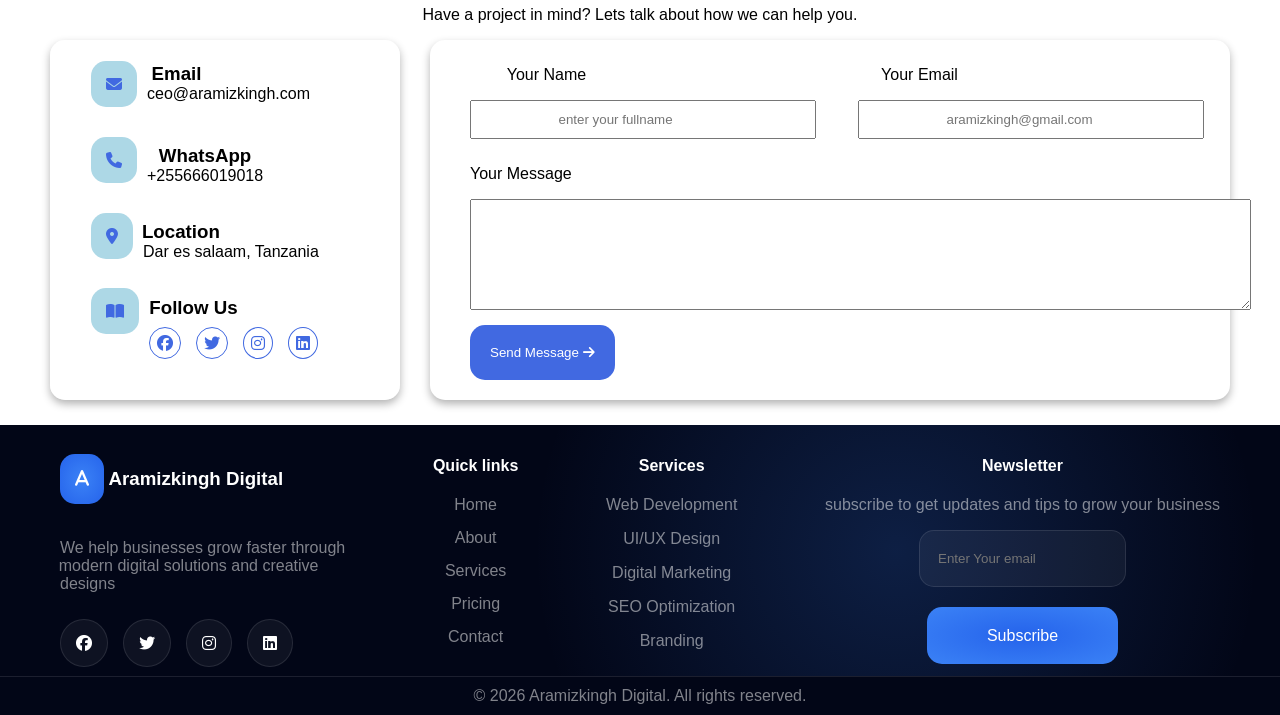
==== commit 731566cf: "add contact for logic" ====
--- a/index.html
+++ b/index.html
@@ -272,18 +272,18 @@
                 <div class="inputs">
                     <div class="user-name">
                         <p>Your Name</p>
-                        <input type="text" placeholder="enter your fullname">
+                        <input type="text" placeholder="enter your fullname" id="name">
                     </div>
                     <div class="user-email">
                         <p>Your Email</p>
-                        <input type="text" placeholder="aramizkingh@gmail.com">
+                        <input type="text" placeholder="aramizkingh@gmail.com" id="email">
                     </div>
                 </div>
                 <div class="textarea">
                     <p>Your Message</p>
-                    <textarea type="text" rows="7" cols="95"></textarea>
+                    <textarea type="text" rows="7" cols="95" id="message"></textarea>
                 
-                 <a href="#">Send Message <i class="fas fa-arrow-right"></i></a>
+                 <button id="send-message">Send Message <i class="fas fa-arrow-right"></i></button>
                 </div>
             </div>
            </div>
@@ -335,5 +335,6 @@
         <footer>
             &copy 2026 Aramizkingh Digital. All rights reserved.
         </footer>
+        <script src="script.js"></script>
     </body>
 </html>
--- a/style.css
+++ b/style.css
@@ -446,7 +446,7 @@
     align-items: flex-start;
     left:40px;
 }
-.textarea a{
+.textarea button{
     color:white;
     background-color: royalblue;
     text-decoration: none;
@@ -454,6 +454,7 @@
     border-radius:15px;
     position:relative;
     top:15px;
+    border:none;
 }
 /*FOOTER-SECTION*/
 .footer-section{
--- a/responsive.css
+++ b/responsive.css
@@ -175,7 +175,7 @@
         width:225px;
         height:50px;
     }
-    .textarea a{
+    .textarea button{
         position:relative;
         padding:px;
         margin-bottom: 20px;
